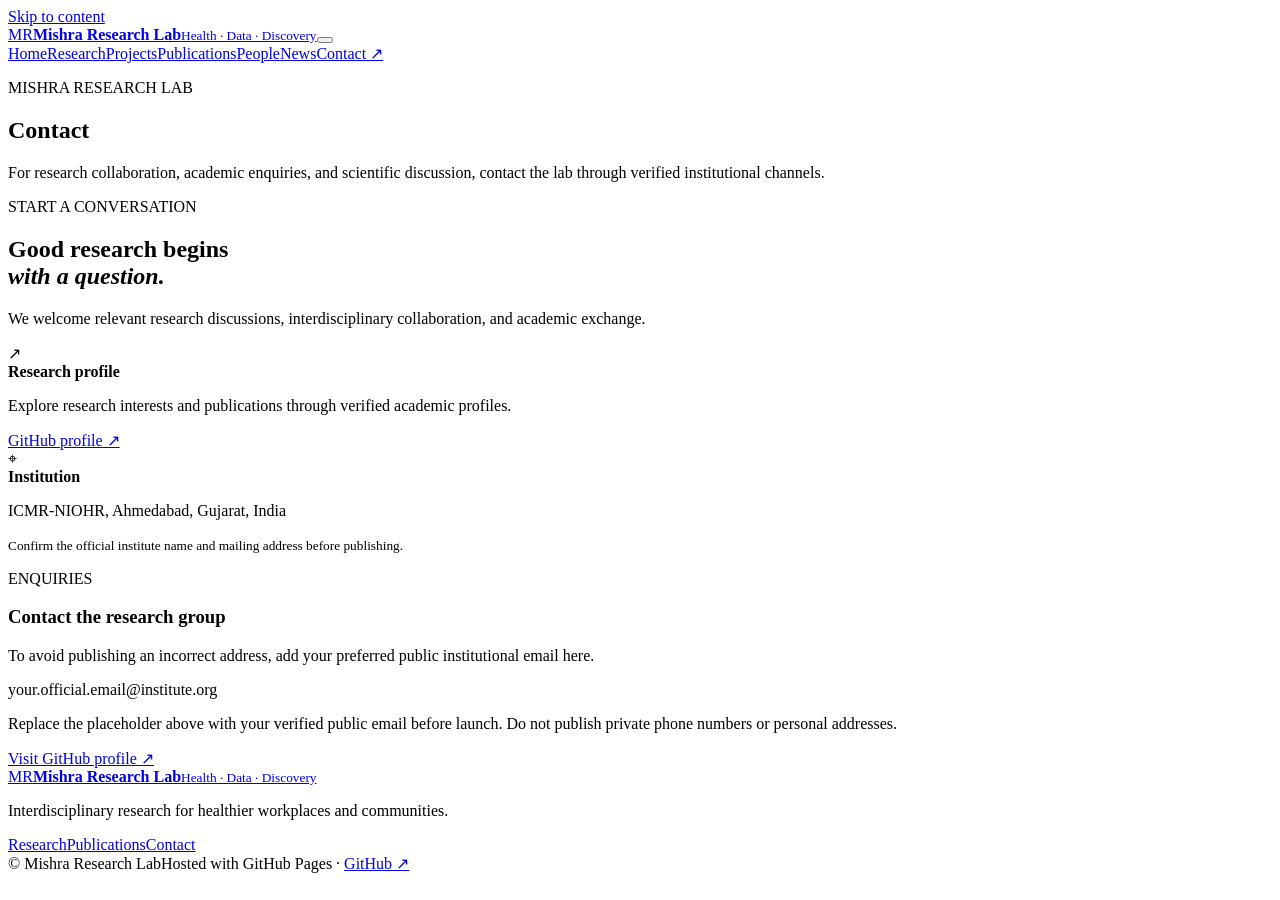
==== contact.html @ aa95db80 "Add files via upload" ====
<!doctype html>
<html lang="en"><head><meta charset="utf-8"><meta name="viewport" content="width=device-width, initial-scale=1"><meta name="description" content="For research collaboration, academic enquiries, and scientific discussion, contact the lab through verified institutional channels."><meta name="theme-color" content="#102a43"><title>Contact | Mishra Research Lab</title><link rel="stylesheet" href="assets/css/style.css"><script src="assets/js/main.js" defer></script></head><body><a class="skip-link" href="#main">Skip to content</a><header class="site-header"><div class="container nav-wrap"><a class="brand" href="index.html"><span class="brand-mark">M<span>R</span></span><span class="brand-copy"><strong>Mishra Research Lab</strong><small>Health · Data · Discovery</small></span></a><button class="menu-toggle" aria-label="Toggle navigation" aria-expanded="false"><span></span><span></span><span></span></button><nav class="main-nav" aria-label="Main navigation"><a href="index.html">Home</a><a href="research.html">Research</a><a href="projects.html">Projects</a><a href="publications.html">Publications</a><a href="people.html">People</a><a href="news.html">News</a><a class="nav-contact" href="contact.html">Contact ↗</a></nav></div></header><main id="main"><section class="page-hero"><div class="container"><p class="eyebrow"><span class="eyebrow-dot"></span> MISHRA RESEARCH LAB</p><h1>Contact</h1><p>For research collaboration, academic enquiries, and scientific discussion, contact the lab through verified institutional channels.</p></div></section>
<section class="section-pad"><div class="container contact-grid"><div><p class="eyebrow">START A CONVERSATION</p><h2>Good research begins<br><em>with a question.</em></h2><p>We welcome relevant research discussions, interdisciplinary collaboration, and academic exchange.</p><div class="contact-note"><span class="contact-symbol">↗</span><div><strong>Research profile</strong><p>Explore research interests and publications through verified academic profiles.</p><a href="https://github.com/sukhdevmishra" target="_blank" rel="noopener">GitHub profile ↗</a></div></div><div class="contact-note"><span class="contact-symbol">⌖</span><div><strong>Institution</strong><p>ICMR-NIOHR, Ahmedabad, Gujarat, India</p><small>Confirm the official institute name and mailing address before publishing.</small></div></div></div><div class="contact-panel"><p class="tag">ENQUIRIES</p><h3>Contact the research group</h3><p>To avoid publishing an incorrect address, add your preferred public institutional email here.</p><div class="email-placeholder">your.official.email@institute.org</div><p class="small-note">Replace the placeholder above with your verified public email before launch. Do not publish private phone numbers or personal addresses.</p><a class="button button-dark" href="https://github.com/sukhdevmishra">Visit GitHub profile ↗</a></div></div></section></main><footer class="site-footer"><div class="container footer-top"><a class="brand footer-brand" href="index.html"><span class="brand-mark">M<span>R</span></span><span class="brand-copy"><strong>Mishra Research Lab</strong><small>Health · Data · Discovery</small></span></a><p>Interdisciplinary research for healthier workplaces and communities.</p><div class="footer-links"><a href="research.html">Research</a><a href="publications.html">Publications</a><a href="contact.html">Contact</a></div></div><div class="container footer-bottom"><span>© <span id="year"></span> Mishra Research Lab</span><span>Hosted with GitHub Pages · <a href="https://github.com/sukhdevmishra" target="_blank" rel="noopener">GitHub ↗</a></span></div></footer></body></html>
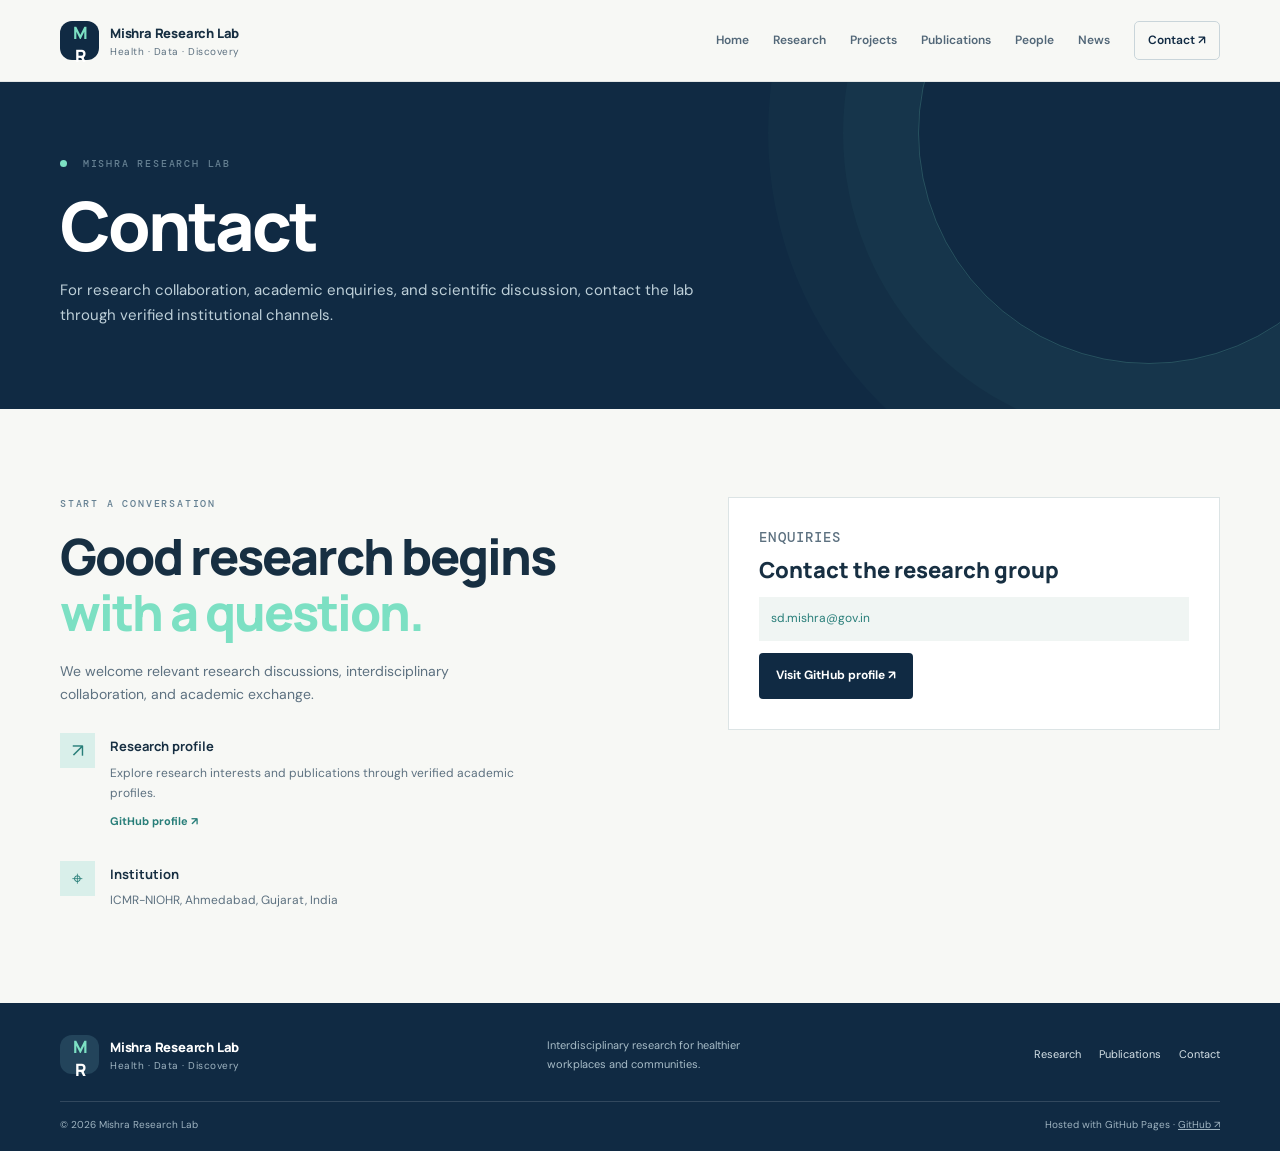
==== commit cacd6439: "Update contact.html" ====
--- a/contact.html
+++ b/contact.html
@@ -1,3 +1,3 @@
 <!doctype html>
 <html lang="en"><head><meta charset="utf-8"><meta name="viewport" content="width=device-width, initial-scale=1"><meta name="description" content="For research collaboration, academic enquiries, and scientific discussion, contact the lab through verified institutional channels."><meta name="theme-color" content="#102a43"><title>Contact | Mishra Research Lab</title><link rel="stylesheet" href="assets/css/style.css"><script src="assets/js/main.js" defer></script></head><body><a class="skip-link" href="#main">Skip to content</a><header class="site-header"><div class="container nav-wrap"><a class="brand" href="index.html"><span class="brand-mark">M<span>R</span></span><span class="brand-copy"><strong>Mishra Research Lab</strong><small>Health · Data · Discovery</small></span></a><button class="menu-toggle" aria-label="Toggle navigation" aria-expanded="false"><span></span><span></span><span></span></button><nav class="main-nav" aria-label="Main navigation"><a href="index.html">Home</a><a href="research.html">Research</a><a href="projects.html">Projects</a><a href="publications.html">Publications</a><a href="people.html">People</a><a href="news.html">News</a><a class="nav-contact" href="contact.html">Contact ↗</a></nav></div></header><main id="main"><section class="page-hero"><div class="container"><p class="eyebrow"><span class="eyebrow-dot"></span> MISHRA RESEARCH LAB</p><h1>Contact</h1><p>For research collaboration, academic enquiries, and scientific discussion, contact the lab through verified institutional channels.</p></div></section>
-<section class="section-pad"><div class="container contact-grid"><div><p class="eyebrow">START A CONVERSATION</p><h2>Good research begins<br><em>with a question.</em></h2><p>We welcome relevant research discussions, interdisciplinary collaboration, and academic exchange.</p><div class="contact-note"><span class="contact-symbol">↗</span><div><strong>Research profile</strong><p>Explore research interests and publications through verified academic profiles.</p><a href="https://github.com/sukhdevmishra" target="_blank" rel="noopener">GitHub profile ↗</a></div></div><div class="contact-note"><span class="contact-symbol">⌖</span><div><strong>Institution</strong><p>ICMR-NIOHR, Ahmedabad, Gujarat, India</p><small>Confirm the official institute name and mailing address before publishing.</small></div></div></div><div class="contact-panel"><p class="tag">ENQUIRIES</p><h3>Contact the research group</h3><p>To avoid publishing an incorrect address, add your preferred public institutional email here.</p><div class="email-placeholder">your.official.email@institute.org</div><p class="small-note">Replace the placeholder above with your verified public email before launch. Do not publish private phone numbers or personal addresses.</p><a class="button button-dark" href="https://github.com/sukhdevmishra">Visit GitHub profile ↗</a></div></div></section></main><footer class="site-footer"><div class="container footer-top"><a class="brand footer-brand" href="index.html"><span class="brand-mark">M<span>R</span></span><span class="brand-copy"><strong>Mishra Research Lab</strong><small>Health · Data · Discovery</small></span></a><p>Interdisciplinary research for healthier workplaces and communities.</p><div class="footer-links"><a href="research.html">Research</a><a href="publications.html">Publications</a><a href="contact.html">Contact</a></div></div><div class="container footer-bottom"><span>© <span id="year"></span> Mishra Research Lab</span><span>Hosted with GitHub Pages · <a href="https://github.com/sukhdevmishra" target="_blank" rel="noopener">GitHub ↗</a></span></div></footer></body></html>+<section class="section-pad"><div class="container contact-grid"><div><p class="eyebrow">START A CONVERSATION</p><h2>Good research begins<br><em>with a question.</em></h2><p>We welcome relevant research discussions, interdisciplinary collaboration, and academic exchange.</p><div class="contact-note"><span class="contact-symbol">↗</span><div><strong>Research profile</strong><p>Explore research interests and publications through verified academic profiles.</p><a href="https://github.com/sukhdevmishra" target="_blank" rel="noopener">GitHub profile ↗</a></div></div><div class="contact-note"><span class="contact-symbol">⌖</span><div><strong>Institution</strong><p>ICMR-NIOHR, Ahmedabad, Gujarat, India</p></div></div></div><div class="contact-panel"><p class="tag">ENQUIRIES</p><h3>Contact the research group</h3><div class="email-placeholder">sd.mishra@gov.in</div><a class="button button-dark" href="https://github.com/sukhdevmishra">Visit GitHub profile ↗</a></div></div></section></main><footer class="site-footer"><div class="container footer-top"><a class="brand footer-brand" href="index.html"><span class="brand-mark">M<span>R</span></span><span class="brand-copy"><strong>Mishra Research Lab</strong><small>Health · Data · Discovery</small></span></a><p>Interdisciplinary research for healthier workplaces and communities.</p><div class="footer-links"><a href="research.html">Research</a><a href="publications.html">Publications</a><a href="contact.html">Contact</a></div></div><div class="container footer-bottom"><span>© <span id="year"></span> Mishra Research Lab</span><span>Hosted with GitHub Pages · <a href="https://github.com/sukhdevmishra" target="_blank" rel="noopener">GitHub ↗</a></span></div></footer></body></html>
--- a/assets/css/style.css
+++ b/assets/css/style.css
@@ -0,0 +1,9 @@
+@import url('https://fonts.googleapis.com/css2?family=DM+Mono:wght@400;500&family=DM+Sans:wght@400;500;600;700&family=Manrope:wght@400;500;600;700;800&display=swap');
+:root{--navy:#102a43;--ink:#172f42;--muted:#5d7180;--paper:#f7f8f5;--white:#fff;--line:#dce4e5;--teal:#7ce0c3;--blue:#c8e3f5;--mint:#c9efdf;--sand:#f1e6c8;--lilac:#e0d8f5;--peach:#f4d7c7;--max:1160px}
+*{box-sizing:border-box}html{scroll-behavior:smooth;scroll-padding-top:90px}body{margin:0;background:var(--paper);color:var(--ink);font-family:"DM Sans",Arial,sans-serif;line-height:1.65;-webkit-font-smoothing:antialiased}a{color:inherit;text-decoration:none}img{max-width:100%}.container{width:min(var(--max),calc(100% - 48px));margin-inline:auto}.skip-link{position:absolute;top:-60px;left:10px;background:white;padding:10px;z-index:100}.skip-link:focus{top:10px}.site-header{height:82px;position:sticky;top:0;z-index:50;background:rgba(247,248,245,.94);backdrop-filter:blur(16px);border-bottom:1px solid rgba(16,42,67,.09)}.nav-wrap{height:100%;display:flex;align-items:center;justify-content:space-between;gap:25px}.brand{display:flex;align-items:center;gap:11px;flex-shrink:0}.brand-mark{width:39px;height:39px;border-radius:12px;background:var(--navy);color:var(--teal);display:grid;place-items:center;font:800 17px Manrope,sans-serif;letter-spacing:-2px}.brand-mark span{color:#fff}.brand-copy{display:flex;flex-direction:column;line-height:1.3}.brand-copy strong{font:800 13px Manrope,sans-serif;letter-spacing:-.2px}.brand-copy small{font-size:10px;color:var(--muted);letter-spacing:.5px;margin-top:3px}.main-nav{display:flex;align-items:center;gap:24px;font-size:12px;font-weight:600;color:#526778}.main-nav a{transition:color .2s}.main-nav a:hover,.main-nav a.active{color:var(--navy)}.main-nav .nav-contact{border:1px solid #c9d5da;padding:9px 13px;border-radius:5px;color:var(--navy)}.menu-toggle{display:none;border:0;background:transparent;padding:8px}.menu-toggle span{display:block;width:23px;height:2px;background:var(--navy);margin:5px}
+.hero{background:var(--navy);color:#fff;min-height:502px;position:relative;overflow:hidden;display:flex;align-items:center}.hero-layout{position:relative;z-index:2;display:grid;grid-template-columns:minmax(0,1.08fr) minmax(300px,.92fr);gap:48px;align-items:center;padding-top:47px;padding-bottom:41px}.hero-content{position:relative;z-index:2;padding-top:10px;padding-bottom:10px;min-width:0}.hero-team{margin:0;position:relative;z-index:2;min-width:0}.hero-team-frame{position:relative;padding:10px;border:1px solid rgba(124,224,195,.38);border-radius:14px;background:rgba(255,255,255,.045);box-shadow:0 24px 60px rgba(0,0,0,.2);transform:rotate(1deg)}.hero-team-frame:before{content:"";position:absolute;inset:18px -9px -9px 18px;border:1px solid rgba(124,224,195,.24);border-radius:12px;pointer-events:none}.hero-team img{display:block;position:relative;width:100%;aspect-ratio:4/3;object-fit:contain;object-position:center;border-radius:7px;background:#203b50}.hero-team figcaption{display:flex;align-items:center;gap:9px;margin:20px 0 0 5px;color:#c0d0d8;font-size:11px;letter-spacing:.2px}.hero-team-dot{width:7px;height:7px;flex:0 0 7px;background:var(--teal);border-radius:50%}.hero-grid{position:absolute;inset:0;background-image:linear-gradient(rgba(255,255,255,.035) 1px,transparent 1px),linear-gradient(90deg,rgba(255,255,255,.035) 1px,transparent 1px);background-size:48px 48px;mask-image:linear-gradient(90deg,black,transparent 80%)}.eyebrow{font:500 10px "DM Mono",monospace;letter-spacing:1.8px;text-transform:uppercase;margin:0 0 18px;color:#658092}.hero .eyebrow{color:#a5c1cf}.eyebrow-dot{display:inline-block;width:7px;height:7px;background:var(--teal);border-radius:50%;margin-right:8px}.hero h1{font:800 clamp(46px,5.3vw,72px)/1.03 Manrope,sans-serif;letter-spacing:-4.2px;margin:0;max-width:760px}.hero h1 em,.intro-grid h2 em,.numbers-grid h2 em,.contact-grid h2 em{font-style:normal;color:var(--teal)}.hero-lede{font-size:16px;line-height:1.8;color:#c0d0d8;max-width:550px;margin:25px 0 27px}.hero-actions{display:flex;align-items:center;gap:25px;flex-wrap:wrap}.button{display:inline-flex;align-items:center;justify-content:center;gap:20px;padding:13px 17px;font-size:12px;font-weight:700;border-radius:4px;transition:transform .2s,background .2s}.button:hover{transform:translateY(-2px)}.button-light{background:var(--teal);color:var(--navy)}.button-dark{background:var(--navy);color:white}.text-link{display:inline-flex;gap:13px;align-items:center;font-size:12px;font-weight:700;color:var(--navy)}.text-link span{font-size:17px;transition:transform .2s}.text-link:hover span{transform:translateX(4px)}.light-link{color:#fff}.hero-meta{display:flex;gap:22px;margin-top:42px;font:1rem "DM Mono",monospace;line-height:1.5;letter-spacing:.4px;color:#a4bac6;flex-wrap:wrap}.hero-meta b{font-size:1.15rem;color:var(--teal);margin-right:8px}.hero-orbit{position:absolute;border:1px solid rgba(124,224,195,.22);border-radius:50%;right:-80px;top:60px;width:480px;height:480px}.orbit-two{right:20px;top:160px;width:280px;height:280px;border-color:rgba(124,224,195,.35)}.hero-cross{position:absolute;right:18%;top:27%;font-size:40px;color:var(--teal);font-weight:200}.section-pad{padding:88px 0}.intro-section{background:#fff}.intro-grid{display:grid;grid-template-columns:1fr 1fr;gap:80px;align-items:center}.intro-grid h2,.numbers-grid h2,.contact-grid h2{font:800 clamp(34px,4vw,50px)/1.12 Manrope,sans-serif;letter-spacing:-2px;margin:0}.intro-copy p{color:var(--muted);font-size:15px;margin:0 0 23px;max-width:520px}.research-section{background:var(--paper)}.section-heading{display:flex;align-items:end;justify-content:space-between;gap:24px;margin-bottom:30px}.section-heading h2{font:800 clamp(30px,4vw,42px)/1.15 Manrope,sans-serif;letter-spacing:-1.8px;margin:0}.section-aside{font-size:12px;color:var(--muted);max-width:245px;margin:0 0 3px}.research-cards{display:grid;grid-template-columns:repeat(3,1fr);gap:14px}.research-card{padding:23px 22px 19px;min-height:270px;display:flex;flex-direction:column;position:relative;transition:transform .2s,box-shadow .2s}.research-card:hover{transform:translateY(-4px);box-shadow:0 14px 28px rgba(16,42,67,.08)}.card-blue{background:var(--blue)}.card-mint{background:var(--mint)}.card-sand{background:var(--sand)}.card-lilac{background:var(--lilac)}.card-peach{background:var(--peach)}.card-dark{background:#d6e1e4}.card-number,.tag{font:500 9px "DM Mono",monospace;letter-spacing:1.1px;color:#587081}.card-icon{position:absolute;right:20px;top:14px;font-size:25px;color:#35546a}.research-card h3{font:800 22px/1.15 Manrope,sans-serif;letter-spacing:-.7px;margin:32px 0 10px}.research-card p{font-size:12px;line-height:1.7;color:#415c6c;margin:0 0 20px}.card-bottom{display:flex;justify-content:space-between;margin-top:auto;padding-top:12px;border-top:1px solid rgba(16,42,67,.16);font-size:10px;font-weight:700}.card-bottom b{font-size:17px;font-weight:400}.feature-section{background:#fff}.feature-grid{display:grid;grid-template-columns:1.25fr 1fr 1fr;gap:16px}.feature-card{border:1px solid var(--line);background:#fff;min-width:0}.feature-art{height:200px;position:relative;overflow:hidden;display:flex;align-items:center;justify-content:center}.feature-main .feature-art{height:225px}.art-network{background:#dceaf0}.network-node{position:absolute;padding:8px 11px;background:var(--navy);color:white;font:9px "DM Mono",monospace;letter-spacing:1px;z-index:2}.n1{left:17%;top:25%}.n2{right:17%;top:48%;background:#287e79}.n3{left:33%;bottom:15%;background:#5e6d9c}.art-network i{position:absolute;width:55%;height:1px;background:#5c8999;transform:rotate(24deg)}.art-network i:nth-of-type(2){transform:rotate(-27deg)}.art-network i:nth-of-type(3){transform:rotate(85deg);width:30%}.art-micro{background:#e3e0f1}.art-micro>span,.art-population>span,.art-diagnostic>span{position:absolute;left:20px;bottom:18px;font:9px "DM Mono",monospace;letter-spacing:1.4px;line-height:1.6;color:#3d4f72}.micro-ring{width:112px;height:112px;border:1px solid #6f75a5;border-radius:50%;position:relative}.micro-ring:before,.micro-ring:after{content:"";position:absolute;inset:15px;border:1px dashed #7b83b0;border-radius:50%}.micro-ring:after{inset:32px;border-style:solid}.micro-dot{position:absolute;width:18px;height:18px;border-radius:50%;background:#3c8c8a;left:54%;top:33%;box-shadow:0 0 0 8px rgba(60,140,138,.14)}.art-population{background:#f0e7cf;align-items:end;gap:10px;padding:30px 24px 0}.pop-bar{width:15%;background:#b2a16d}.b1{height:35%}.b2{height:58%}.b3{height:77%;background:#637f76}.b4{height:48%}.art-population>span{left:auto;right:18px;top:17px;bottom:auto;text-align:right;color:#76683e}.feature-copy{padding:22px}.feature-copy .tag{margin:0 0 10px}.feature-copy h3{font:800 19px/1.25 Manrope,sans-serif;letter-spacing:-.5px;margin:0 0 10px}.feature-copy p:not(.tag){font-size:12px;line-height:1.7;color:var(--muted);margin:0 0 18px}.feature-copy .text-link{font-size:11px}.numbers-band{background:#e7efee;padding:62px 0}.numbers-grid{display:grid;grid-template-columns:1.3fr repeat(3,1fr);gap:30px;align-items:start}.numbers-grid h2{font-size:32px}.numbers-grid h2 em{color:#287e79}.principle{border-left:1px solid #c5d5d5;padding-left:20px}.principle>span{font:10px "DM Mono",monospace;color:#287e79}.principle h3{font:800 17px Manrope,sans-serif;margin:12px 0 6px}.principle p{font-size:12px;color:var(--muted);margin:0}.news-preview{background:#fff}.news-list{border-top:1px solid var(--line)}.news-list article{display:grid;grid-template-columns:150px 1fr 25px;gap:25px;align-items:start;padding:23px 0;border-bottom:1px solid var(--line)}.news-date{font:500 9px "DM Mono",monospace;letter-spacing:1px;color:#287e79;padding-top:5px}.news-list h3{font:700 17px Manrope,sans-serif;margin:0 0 5px}.news-list p{font-size:12px;color:var(--muted);margin:0;max-width:700px}.news-arrow{font-size:18px}.cta-section{background:#287e79;color:white;padding:48px 0}.cta-inner{display:flex;justify-content:space-between;align-items:center;gap:25px}.cta-inner .eyebrow{color:#c8f2e7}.cta-inner h2{font:800 clamp(26px,3.5vw,38px)/1.18 Manrope,sans-serif;letter-spacing:-1px;margin:0}.site-footer{background:#102a43;color:#fff;padding:32px 0 17px}.footer-top{display:grid;grid-template-columns:1fr 1fr auto;gap:30px;align-items:center;padding-bottom:27px}.footer-brand .brand-mark{background:#23445b}.footer-brand .brand-copy small{color:#9fb4c1}.footer-top>p{font-size:11px;color:#a8bdc8;max-width:250px;margin:0}.footer-links{display:flex;gap:18px;font-size:11px;color:#d5e1e7}.footer-bottom{border-top:1px solid rgba(255,255,255,.14);padding-top:15px;display:flex;justify-content:space-between;gap:15px;font-size:10px;color:#9fb4c1}.footer-bottom a{text-decoration:underline}
+.page-hero{background:var(--navy);color:white;padding:75px 0 82px;position:relative;overflow:hidden}.page-hero:after{content:"";position:absolute;right:-100px;top:-180px;width:460px;height:460px;border:1px solid rgba(124,224,195,.22);border-radius:50%;box-shadow:0 0 0 75px rgba(124,224,195,.035),0 0 0 150px rgba(124,224,195,.025)}.page-hero .container{position:relative;z-index:1}.page-hero h1{font:800 clamp(43px,6vw,68px)/1.1 Manrope,sans-serif;letter-spacing:-3px;margin:0 0 15px}.page-hero>div>p:last-child{font-size:15px;color:#bed0d9;max-width:650px;margin:0}.narrow-intro{max-width:760px;margin-bottom:38px}.narrow-intro h2{font:800 clamp(30px,4vw,43px)/1.15 Manrope,sans-serif;letter-spacing:-1.5px;margin:0 0 17px}.narrow-intro h2 em{font-style:normal;color:#287e79}.narrow-intro>p:last-child{color:var(--muted);font-size:14px}.research-detail-grid{display:grid;grid-template-columns:repeat(2,1fr);gap:16px}.detail-card{background:#fff;border:1px solid var(--line);padding:28px;position:relative;scroll-margin-top:100px}.detail-index{position:absolute;right:25px;top:20px;font:500 12px "DM Mono",monospace;color:#7ba2a3}.detail-card .tag{margin:0 0 13px}.detail-card h2{font:800 23px/1.2 Manrope,sans-serif;letter-spacing:-.7px;margin:0 0 13px;max-width:400px}.detail-card p:not(.tag){font-size:13px;color:var(--muted)}.detail-card ul{padding-left:18px;color:#405a69;font-size:12px}.detail-card li{margin:6px 0}.notice{background:#fff7df;border-left:3px solid #d2a94c;padding:14px 17px;font-size:12px;color:#66552b;margin-bottom:25px}.project-list{display:flex;flex-direction:column;gap:17px}.project-row{display:grid;grid-template-columns:280px 1fr;background:#fff;border:1px solid var(--line);min-height:220px}.project-art{position:relative;overflow:hidden;min-height:220px}.project-content{padding:25px 30px}.project-content .tag{margin:0 0 9px}.project-content h2{font:800 23px/1.25 Manrope,sans-serif;letter-spacing:-.7px;margin:0 0 10px}.project-content>p:not(.tag){font-size:13px;color:var(--muted);max-width:720px;margin:0 0 16px}.chip-row{display:flex;gap:7px;flex-wrap:wrap}.chip-row span{border:1px solid var(--line);padding:4px 8px;border-radius:3px;font-size:10px;color:#536b7a}.art-diagnostic{background:#d9ece4;position:relative}.diag-line{height:5px;width:100%;background:#d3d8cf;position:absolute;top:47%;box-shadow:0 0 0 1px #b9c9c0}.diag-dot{position:absolute;top:calc(47% - 12px);left:58%;width:28px;height:28px;border:7px solid #287e79;border-radius:50%;background:#fff}.art-diagnostic>span{color:#2f746a}.art-prism{background:#dbe7f3;position:relative;display:grid;place-items:center}.art-prism>span{position:absolute;bottom:18px;left:20px;font:10px "DM Mono",monospace;letter-spacing:1px}.prism-shape{width:90px;height:90px;background:linear-gradient(135deg,#75b7b2,#5970a2);clip-path:polygon(50% 0,100% 25%,100% 75%,50% 100%,0 75%,0 25%);box-shadow:0 0 0 10px rgba(88,112,162,.1)}.publication-list{border-top:1px solid var(--line)}.publication{display:grid;grid-template-columns:70px 1fr;gap:24px;padding:25px 0;border-bottom:1px solid var(--line)}.pub-year{font:500 12px "DM Mono",monospace;color:#287e79;padding-top:4px}.publication .tag{margin:0 0 7px}.publication h3{font:700 18px/1.4 Manrope,sans-serif;margin:0 0 6px}.pub-meta{font-size:12px;color:var(--muted);margin:0 0 11px}.pub-links{display:flex;gap:15px;flex-wrap:wrap}.pub-links a{font-size:11px;font-weight:700;color:#287e79}.center-action{text-align:center;margin-top:35px}.people-feature{display:grid;grid-template-columns:190px 1fr;gap:35px;align-items:start;max-width:850px;margin:0 auto 70px}.avatar-placeholder{width:170px;height:190px;display:grid;place-items:center;background:linear-gradient(135deg,#d7e8e8,#b6d2d0);color:#287e79;font:800 43px Manrope,sans-serif}.people-feature .eyebrow{margin-bottom:8px}.people-feature h2{font:800 31px Manrope,sans-serif;letter-spacing:-1px;margin:0 0 3px}.people-role{font-size:12px;color:#287e79;font-weight:600}.people-feature p:not(.eyebrow){font-size:13px;color:var(--muted)}.small-note{font-size:11px!important;color:#8a6a2c!important}.team-heading{margin-top:15px}.empty-state{background:#fff;border:1px dashed #c6d5d7;text-align:center;padding:50px 20px}.empty-icon{font-size:28px;color:#287e79}.empty-state h3{font:800 20px Manrope,sans-serif;margin:10px 0}.empty-state p{font-size:12px;color:var(--muted);max-width:500px;margin:auto}.news-page-list article{grid-template-columns:150px 1fr 25px}.news-list small{display:block;margin-top:12px;font:9px "DM Mono",monospace;color:#8a9aa4;letter-spacing:1px}.contact-grid{display:grid;grid-template-columns:1fr .85fr;gap:90px;align-items:start}.contact-grid h2{margin-bottom:20px}.contact-grid>div>p:not(.eyebrow){color:var(--muted);font-size:14px;max-width:460px}.contact-note{display:flex;gap:15px;margin-top:27px;max-width:460px}.contact-symbol{width:35px;height:35px;flex-shrink:0;display:grid;place-items:center;background:#d9efea;color:#287e79;font-size:19px}.contact-note strong{font:700 13px Manrope,sans-serif}.contact-note p,.contact-note small{display:block;font-size:12px;color:var(--muted);margin:4px 0}.contact-note a{font-size:11px;font-weight:700;color:#287e79}.contact-panel{background:#fff;border:1px solid var(--line);padding:30px}.contact-panel .tag{margin:0 0 9px}.contact-panel h3{font:800 22px Manrope,sans-serif;margin:0 0 12px}.contact-panel>p:not(.tag){font-size:12px;color:var(--muted)}.email-placeholder{padding:12px;background:#f0f5f3;font-size:12px;color:#287e79;overflow-wrap:anywhere}.contact-panel .button{margin-top:12px}
+@media(max-width:900px){.hero-layout{grid-template-columns:minmax(0,1fr) minmax(260px,.8fr);gap:28px}.hero h1{font-size:clamp(43px,5.6vw,60px);letter-spacing:-3.2px}.hero-meta{gap:12px}.main-nav{gap:14px}.main-nav a{font-size:11px}.brand-copy strong{font-size:12px}.brand-copy small{font-size:9px}.research-cards{grid-template-columns:repeat(2,1fr)}.feature-grid{grid-template-columns:1fr 1fr}.feature-main{grid-column:span 2}.numbers-grid{grid-template-columns:repeat(3,1fr)}.numbers-grid>div:first-child{grid-column:span 3}.project-row{grid-template-columns:230px 1fr}.contact-grid{gap:40px}}
+@media(max-width:700px){.container{width:min(var(--max),calc(100% - 34px))}.site-header{height:70px}.menu-toggle{display:block;cursor:pointer}.main-nav{display:none;position:absolute;top:69px;left:0;right:0;background:var(--paper);padding:18px 24px 22px;border-bottom:1px solid var(--line);flex-direction:column;align-items:stretch;gap:0}.main-nav.is-open{display:flex}.main-nav a{padding:12px 0;font-size:13px;border-bottom:1px solid #e5ebea}.main-nav .nav-contact{margin-top:10px;text-align:center;border:1px solid #c9d5da;padding:11px}.hero{min-height:0}.hero-layout{grid-template-columns:1fr;gap:30px;padding-top:48px;padding-bottom:38px}.hero-content{padding-top:0;padding-bottom:0}.hero h1{font-size:52px;letter-spacing:-3px}.hero-team{width:min(100%,520px);margin:0 auto}.hero-team-frame{transform:none}.hero-team img{aspect-ratio:4/3}.hero-team figcaption{margin-top:15px}.hero-meta{margin-top:35px}.hero-lede{font-size:14px}.hero-meta{gap:12px;flex-wrap:wrap;margin-top:40px}.hero-meta span{font-size:9px}.hero-orbit{right:-250px;top:120px}.orbit-two{right:-150px}.hero-cross{right:13%;top:22%}.section-pad{padding:62px 0}.intro-grid{grid-template-columns:1fr;gap:25px}.intro-grid h2{font-size:39px}.section-heading{align-items:start;flex-direction:column;gap:14px}.section-aside{max-width:100%}.research-cards{gap:10px}.research-card{padding:17px;min-height:260px}.research-card h3{font-size:19px;margin-top:28px}.research-card p{font-size:11px}.card-number{font-size:8px}.card-icon{right:13px;top:10px}.feature-grid{grid-template-columns:1fr}.feature-main{grid-column:auto}.feature-main .feature-art,.feature-art{height:185px}.numbers-grid{grid-template-columns:1fr;gap:25px}.numbers-grid>div:first-child{grid-column:auto}.numbers-grid h2{font-size:31px}.principle{padding-left:16px}.cta-inner{align-items:flex-start;flex-direction:column}.cta-inner h2{font-size:29px}.footer-top{grid-template-columns:1fr;gap:20px}.footer-links{gap:20px}.footer-bottom{flex-direction:column;gap:6px}.page-hero{padding:55px 0 60px}.page-hero h1{font-size:49px}.research-detail-grid{grid-template-columns:1fr}.detail-card{padding:23px}.project-row{grid-template-columns:1fr}.project-art{min-height:165px}.project-content{padding:23px}.project-content h2{font-size:21px}.publication{grid-template-columns:48px 1fr;gap:13px}.publication h3{font-size:16px}.people-feature{grid-template-columns:1fr;gap:22px}.avatar-placeholder{width:130px;height:145px}.contact-grid{grid-template-columns:1fr;gap:35px}.news-list article,.news-page-list article{grid-template-columns:1fr 20px;gap:8px 14px}.news-date{grid-column:1/-1}.news-list article>div{grid-column:1}.news-arrow{grid-column:2;grid-row:2}.notice{font-size:11px}}
+@media(max-width:390px){.brand-copy strong{font-size:11px}.hero h1{font-size:44px}.research-cards{grid-template-columns:1fr}.research-card{min-height:225px}.hero-meta{display:grid;gap:9px}.button{padding:12px 13px}.section-heading h2{font-size:31px}}
+@media(prefers-reduced-motion:reduce){html{scroll-behavior:auto}*,*:before,*:after{transition:none!important;animation:none!important}}
